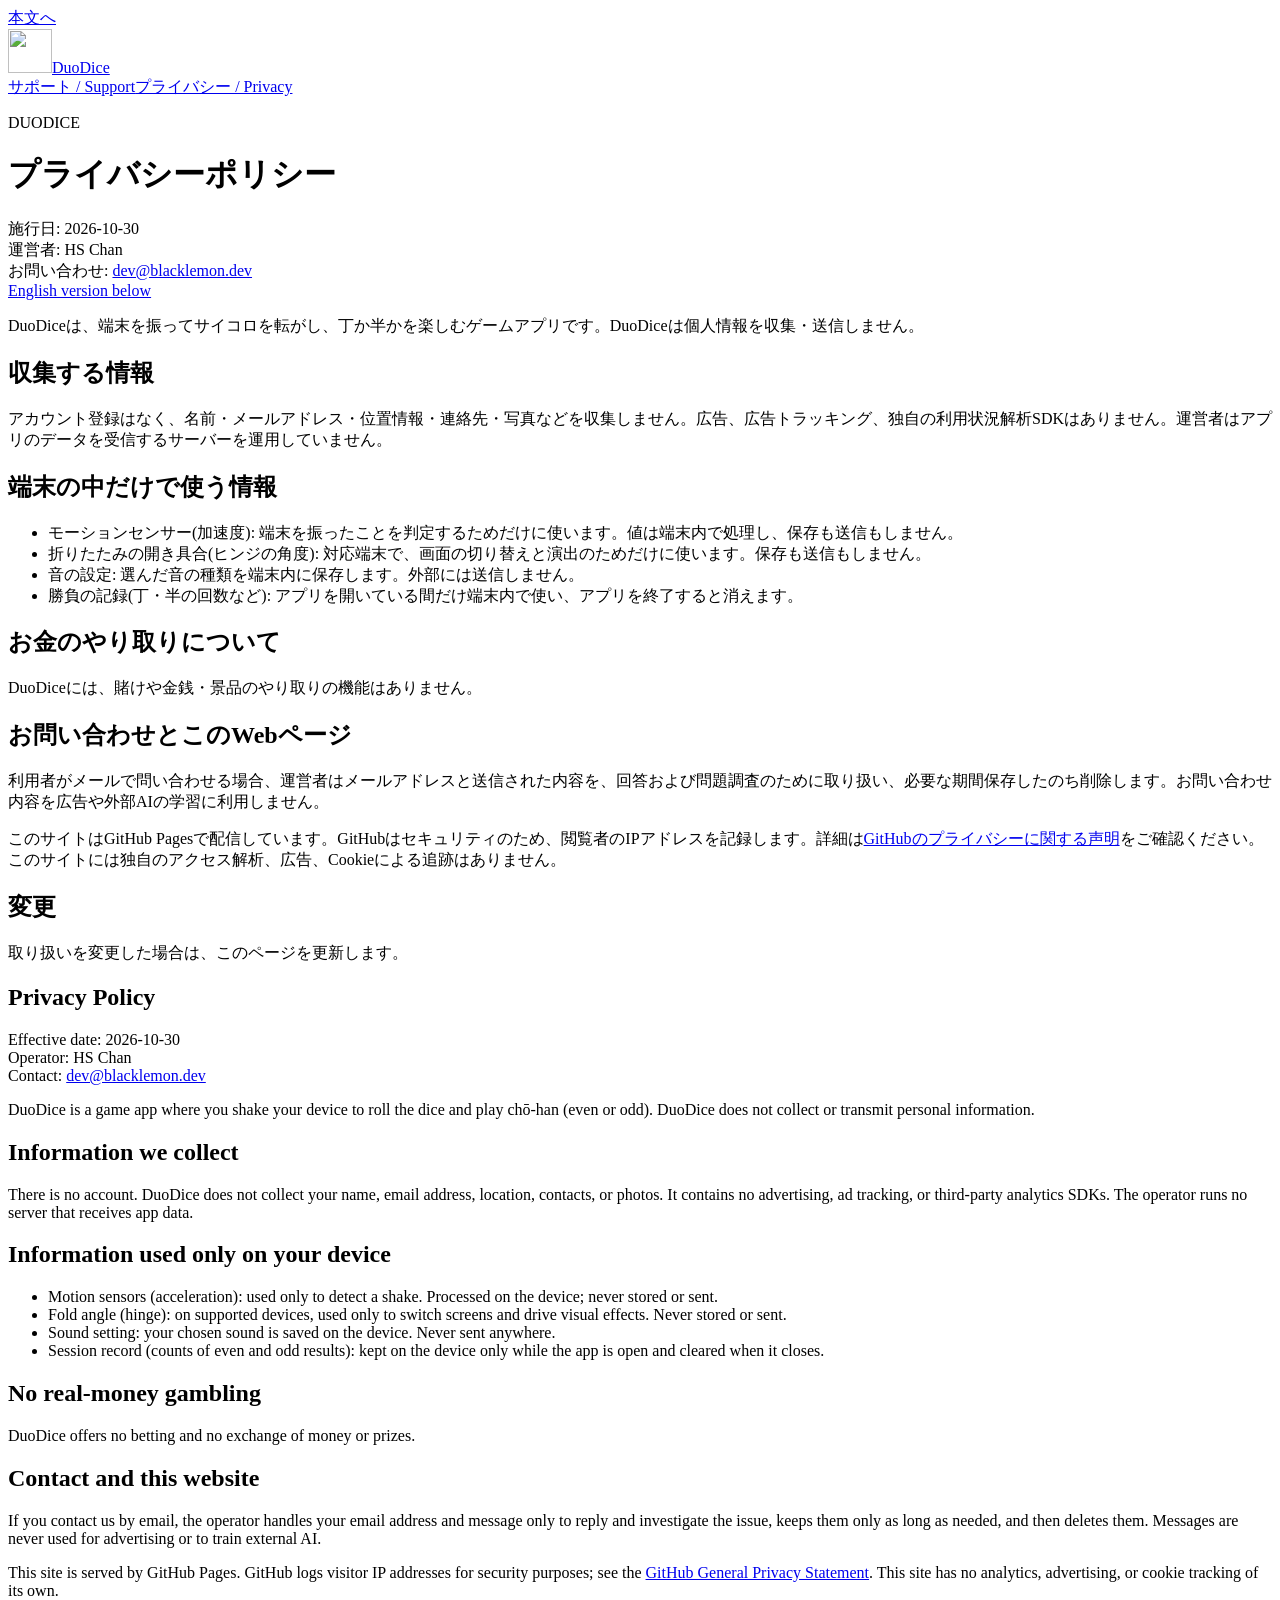
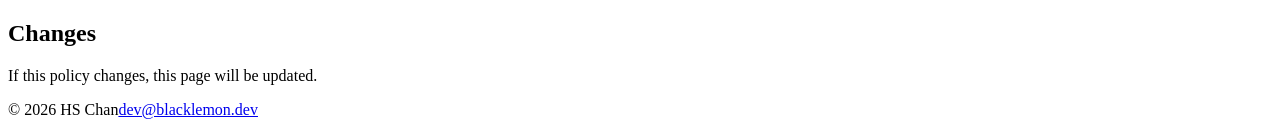
==== privacy.html @ f598330e "Add files via upload" ====
<!doctype html>
<html lang="ja"><head><meta charset="utf-8"><meta name="viewport" content="width=device-width,initial-scale=1">
<title>プライバシーポリシー · DuoDice</title><meta name="description" content="DuoDice プライバシーポリシー / Privacy Policy">
<link rel="canonical" href="https://blklmn345.github.io/duodice-support/privacy.html"><link rel="icon" href="/duodice-support/icon.png"><link rel="stylesheet" href="/duodice-support/style.css"></head><body>
<a class="skip" href="#content">本文へ</a>
<header class="site-header"><a class="brand" href="/duodice-support/"><img src="/duodice-support/icon.png" width="44" height="44" alt="">DuoDice</a>
<nav class="site-nav" aria-label="Main navigation"><a href="/duodice-support/support.html">サポート / Support</a><a href="/duodice-support/privacy.html" aria-current="page">プライバシー / Privacy</a></nav></header>
<main id="content"><p class="eyebrow">DUODICE</p><h1>プライバシーポリシー</h1><p>施行日: 2026-10-30<br>運営者: HS Chan<br>お問い合わせ: <a href="mailto:dev@blacklemon.dev">dev@blacklemon.dev</a><br><a href="#en">English version below</a></p>
<p>DuoDiceは、端末を振ってサイコロを転がし、丁か半かを楽しむゲームアプリです。DuoDiceは個人情報を収集・送信しません。</p>
<h2>収集する情報</h2>
<p>アカウント登録はなく、名前・メールアドレス・位置情報・連絡先・写真などを収集しません。広告、広告トラッキング、独自の利用状況解析SDKはありません。運営者はアプリのデータを受信するサーバーを運用していません。</p>
<h2>端末の中だけで使う情報</h2>
<ul><li>モーションセンサー(加速度): 端末を振ったことを判定するためだけに使います。値は端末内で処理し、保存も送信もしません。</li><li>折りたたみの開き具合(ヒンジの角度): 対応端末で、画面の切り替えと演出のためだけに使います。保存も送信もしません。</li><li>音の設定: 選んだ音の種類を端末内に保存します。外部には送信しません。</li><li>勝負の記録(丁・半の回数など): アプリを開いている間だけ端末内で使い、アプリを終了すると消えます。</li></ul>
<h2>お金のやり取りについて</h2>
<p>DuoDiceには、賭けや金銭・景品のやり取りの機能はありません。</p>
<h2>お問い合わせとこのWebページ</h2>
<p>利用者がメールで問い合わせる場合、運営者はメールアドレスと送信された内容を、回答および問題調査のために取り扱い、必要な期間保存したのち削除します。お問い合わせ内容を広告や外部AIの学習に利用しません。</p>
<p>このサイトはGitHub Pagesで配信しています。GitHubはセキュリティのため、閲覧者のIPアドレスを記録します。詳細は<a href="https://docs.github.com/en/site-policy/privacy-policies/github-general-privacy-statement">GitHubのプライバシーに関する声明</a>をご確認ください。このサイトには独自のアクセス解析、広告、Cookieによる追跡はありません。</p>
<h2>変更</h2>
<p>取り扱いを変更した場合は、このページを更新します。</p>
<section class="lang" id="en" lang="en"><h1>Privacy Policy</h1><p>Effective date: 2026-10-30<br>Operator: HS Chan<br>Contact: <a href="mailto:dev@blacklemon.dev">dev@blacklemon.dev</a></p>
<p>DuoDice is a game app where you shake your device to roll the dice and play chō-han (even or odd). DuoDice does not collect or transmit personal information.</p>
<h2>Information we collect</h2>
<p>There is no account. DuoDice does not collect your name, email address, location, contacts, or photos. It contains no advertising, ad tracking, or third-party analytics SDKs. The operator runs no server that receives app data.</p>
<h2>Information used only on your device</h2>
<ul><li>Motion sensors (acceleration): used only to detect a shake. Processed on the device; never stored or sent.</li><li>Fold angle (hinge): on supported devices, used only to switch screens and drive visual effects. Never stored or sent.</li><li>Sound setting: your chosen sound is saved on the device. Never sent anywhere.</li><li>Session record (counts of even and odd results): kept on the device only while the app is open and cleared when it closes.</li></ul>
<h2>No real-money gambling</h2>
<p>DuoDice offers no betting and no exchange of money or prizes.</p>
<h2>Contact and this website</h2>
<p>If you contact us by email, the operator handles your email address and message only to reply and investigate the issue, keeps them only as long as needed, and then deletes them. Messages are never used for advertising or to train external AI.</p>
<p>This site is served by GitHub Pages. GitHub logs visitor IP addresses for security purposes; see the <a href="https://docs.github.com/en/site-policy/privacy-policies/github-general-privacy-statement">GitHub General Privacy Statement</a>. This site has no analytics, advertising, or cookie tracking of its own.</p>
<h2>Changes</h2>
<p>If this policy changes, this page will be updated.</p></section></main>
<footer class="site-footer"><span>© 2026 HS Chan</span><a href="mailto:dev@blacklemon.dev">dev@blacklemon.dev</a></footer></body></html>
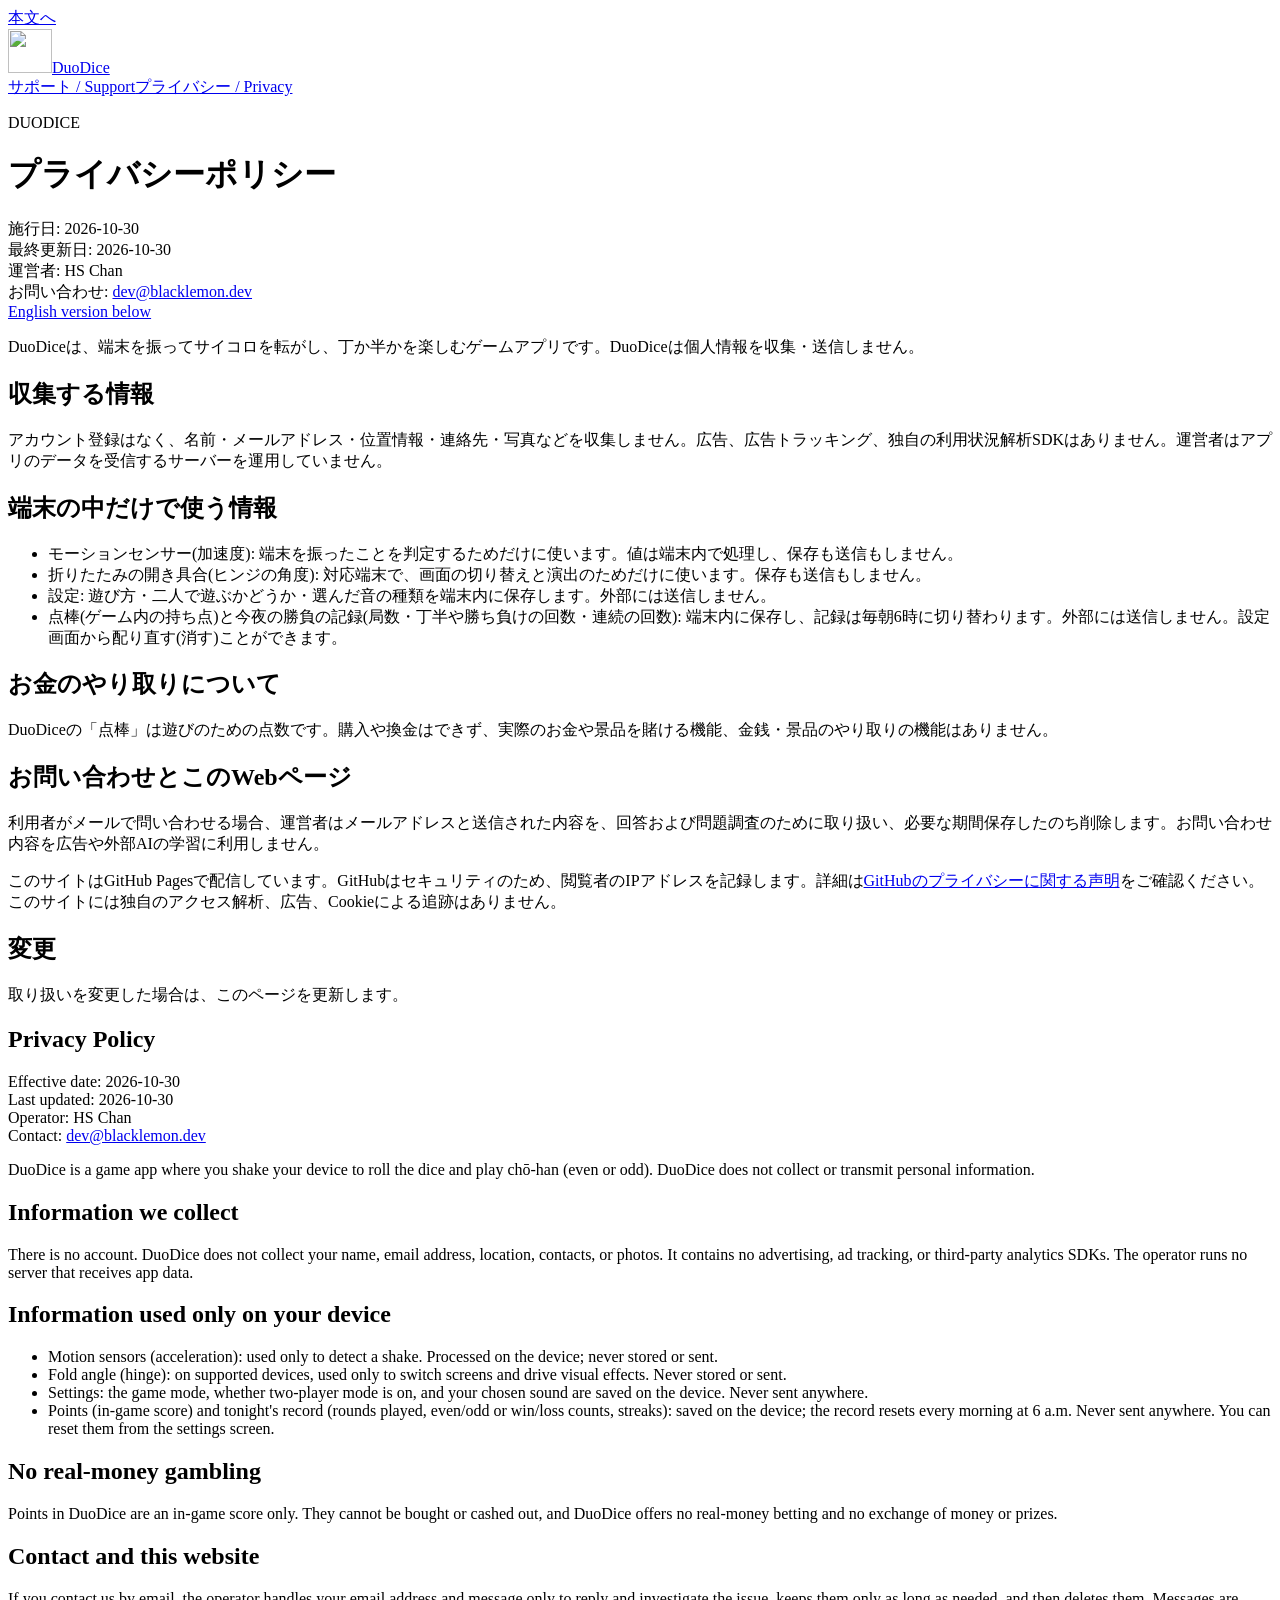
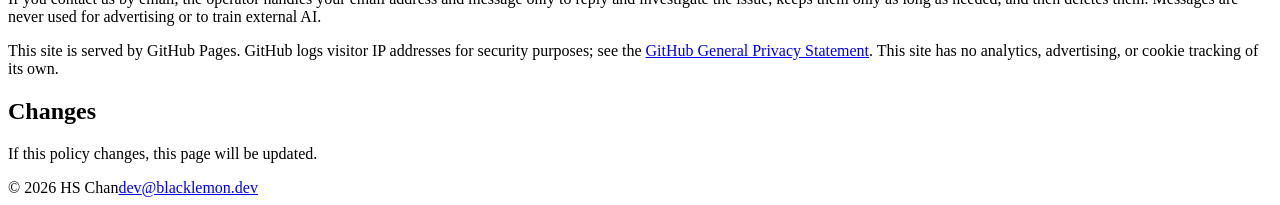
==== commit 92cbed85: "点棒・チンチロリン・二人の卓に合わせてプライバシーとサポートを更新" ====
--- a/privacy.html
+++ b/privacy.html
@@ -5,27 +5,27 @@
 <a class="skip" href="#content">本文へ</a>
 <header class="site-header"><a class="brand" href="/duodice-support/"><img src="/duodice-support/icon.png" width="44" height="44" alt="">DuoDice</a>
 <nav class="site-nav" aria-label="Main navigation"><a href="/duodice-support/support.html">サポート / Support</a><a href="/duodice-support/privacy.html" aria-current="page">プライバシー / Privacy</a></nav></header>
-<main id="content"><p class="eyebrow">DUODICE</p><h1>プライバシーポリシー</h1><p>施行日: 2026-10-30<br>運営者: HS Chan<br>お問い合わせ: <a href="mailto:dev@blacklemon.dev">dev@blacklemon.dev</a><br><a href="#en">English version below</a></p>
+<main id="content"><p class="eyebrow">DUODICE</p><h1>プライバシーポリシー</h1><p>施行日: 2026-10-30<br>最終更新日: 2026-10-30<br>運営者: HS Chan<br>お問い合わせ: <a href="mailto:dev@blacklemon.dev">dev@blacklemon.dev</a><br><a href="#en">English version below</a></p>
 <p>DuoDiceは、端末を振ってサイコロを転がし、丁か半かを楽しむゲームアプリです。DuoDiceは個人情報を収集・送信しません。</p>
 <h2>収集する情報</h2>
 <p>アカウント登録はなく、名前・メールアドレス・位置情報・連絡先・写真などを収集しません。広告、広告トラッキング、独自の利用状況解析SDKはありません。運営者はアプリのデータを受信するサーバーを運用していません。</p>
 <h2>端末の中だけで使う情報</h2>
-<ul><li>モーションセンサー(加速度): 端末を振ったことを判定するためだけに使います。値は端末内で処理し、保存も送信もしません。</li><li>折りたたみの開き具合(ヒンジの角度): 対応端末で、画面の切り替えと演出のためだけに使います。保存も送信もしません。</li><li>音の設定: 選んだ音の種類を端末内に保存します。外部には送信しません。</li><li>勝負の記録(丁・半の回数など): アプリを開いている間だけ端末内で使い、アプリを終了すると消えます。</li></ul>
+<ul><li>モーションセンサー(加速度): 端末を振ったことを判定するためだけに使います。値は端末内で処理し、保存も送信もしません。</li><li>折りたたみの開き具合(ヒンジの角度): 対応端末で、画面の切り替えと演出のためだけに使います。保存も送信もしません。</li><li>設定: 遊び方・二人で遊ぶかどうか・選んだ音の種類を端末内に保存します。外部には送信しません。</li><li>点棒(ゲーム内の持ち点)と今夜の勝負の記録(局数・丁半や勝ち負けの回数・連続の回数): 端末内に保存し、記録は毎朝6時に切り替わります。外部には送信しません。設定画面から配り直す(消す)ことができます。</li></ul>
 <h2>お金のやり取りについて</h2>
-<p>DuoDiceには、賭けや金銭・景品のやり取りの機能はありません。</p>
+<p>DuoDiceの「点棒」は遊びのための点数です。購入や換金はできず、実際のお金や景品を賭ける機能、金銭・景品のやり取りの機能はありません。</p>
 <h2>お問い合わせとこのWebページ</h2>
 <p>利用者がメールで問い合わせる場合、運営者はメールアドレスと送信された内容を、回答および問題調査のために取り扱い、必要な期間保存したのち削除します。お問い合わせ内容を広告や外部AIの学習に利用しません。</p>
 <p>このサイトはGitHub Pagesで配信しています。GitHubはセキュリティのため、閲覧者のIPアドレスを記録します。詳細は<a href="https://docs.github.com/en/site-policy/privacy-policies/github-general-privacy-statement">GitHubのプライバシーに関する声明</a>をご確認ください。このサイトには独自のアクセス解析、広告、Cookieによる追跡はありません。</p>
 <h2>変更</h2>
 <p>取り扱いを変更した場合は、このページを更新します。</p>
-<section class="lang" id="en" lang="en"><h1>Privacy Policy</h1><p>Effective date: 2026-10-30<br>Operator: HS Chan<br>Contact: <a href="mailto:dev@blacklemon.dev">dev@blacklemon.dev</a></p>
+<section class="lang" id="en" lang="en"><h1>Privacy Policy</h1><p>Effective date: 2026-10-30<br>Last updated: 2026-10-30<br>Operator: HS Chan<br>Contact: <a href="mailto:dev@blacklemon.dev">dev@blacklemon.dev</a></p>
 <p>DuoDice is a game app where you shake your device to roll the dice and play chō-han (even or odd). DuoDice does not collect or transmit personal information.</p>
 <h2>Information we collect</h2>
 <p>There is no account. DuoDice does not collect your name, email address, location, contacts, or photos. It contains no advertising, ad tracking, or third-party analytics SDKs. The operator runs no server that receives app data.</p>
 <h2>Information used only on your device</h2>
-<ul><li>Motion sensors (acceleration): used only to detect a shake. Processed on the device; never stored or sent.</li><li>Fold angle (hinge): on supported devices, used only to switch screens and drive visual effects. Never stored or sent.</li><li>Sound setting: your chosen sound is saved on the device. Never sent anywhere.</li><li>Session record (counts of even and odd results): kept on the device only while the app is open and cleared when it closes.</li></ul>
+<ul><li>Motion sensors (acceleration): used only to detect a shake. Processed on the device; never stored or sent.</li><li>Fold angle (hinge): on supported devices, used only to switch screens and drive visual effects. Never stored or sent.</li><li>Settings: the game mode, whether two-player mode is on, and your chosen sound are saved on the device. Never sent anywhere.</li><li>Points (in-game score) and tonight's record (rounds played, even/odd or win/loss counts, streaks): saved on the device; the record resets every morning at 6 a.m. Never sent anywhere. You can reset them from the settings screen.</li></ul>
 <h2>No real-money gambling</h2>
-<p>DuoDice offers no betting and no exchange of money or prizes.</p>
+<p>Points in DuoDice are an in-game score only. They cannot be bought or cashed out, and DuoDice offers no real-money betting and no exchange of money or prizes.</p>
 <h2>Contact and this website</h2>
 <p>If you contact us by email, the operator handles your email address and message only to reply and investigate the issue, keeps them only as long as needed, and then deletes them. Messages are never used for advertising or to train external AI.</p>
 <p>This site is served by GitHub Pages. GitHub logs visitor IP addresses for security purposes; see the <a href="https://docs.github.com/en/site-policy/privacy-policies/github-general-privacy-statement">GitHub General Privacy Statement</a>. This site has no analytics, advertising, or cookie tracking of its own.</p>
